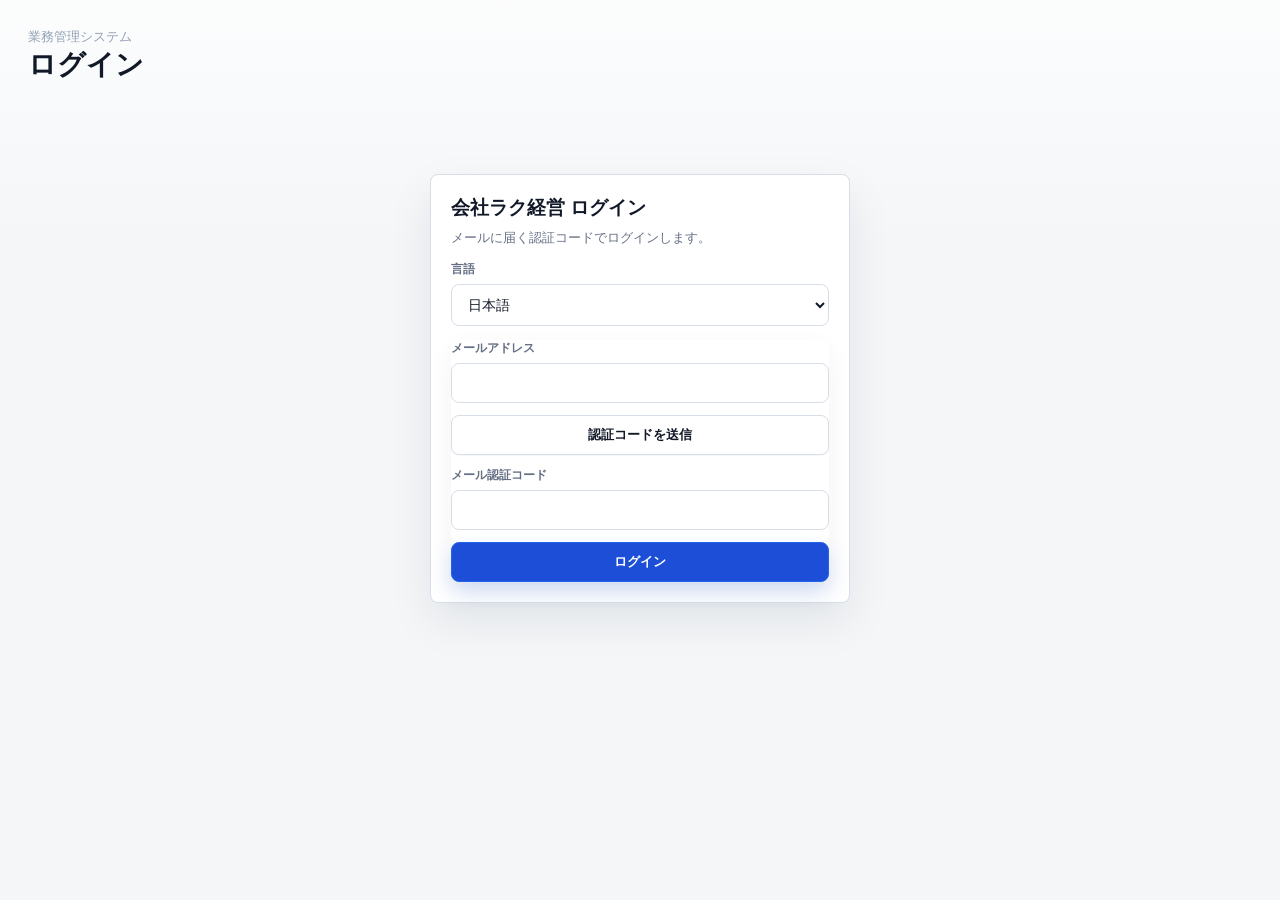
==== app/index.html @ e016f772 "Use Worker API endpoint" ====
<!doctype html>
<html lang="ja">
  <head>
    <meta charset="UTF-8" />
    <meta name="viewport" content="width=device-width, initial-scale=1.0, viewport-fit=cover" />
    <meta name="apple-mobile-web-app-capable" content="yes" />
    <meta name="apple-mobile-web-app-title" content="会社ラク経営" />
    <meta name="theme-color" content="#111827" />
    <title>会社ラク経営</title>
    <link rel="manifest" href="./manifest.webmanifest?v=20260709-cloud6" />
    <link rel="icon" href="./assets/app-icon.svg" type="image/svg+xml" />
    <link rel="apple-touch-icon" href="./assets/app-icon.svg" />
    <link rel="stylesheet" href="./styles.css?v=20260709-cloud6" />
  </head>
  <body>
    <aside class="sidebar">
      <div class="brand">
        <div class="mark" aria-label="会社ラク経営">
          <span>会社</span>
          <strong>ラク</strong>
          <span>経営</span>
        </div>
        <div>
          <h1>会社ラク経営</h1>
          <p>業務・在庫・経営管理</p>
        </div>
      </div>
      <nav>
        <button class="active" data-view="dashboard">ダッシュボード</button>
        <button data-view="products">商品</button>
        <button data-view="inventory">在庫</button>
        <button data-view="sales">販売</button>
        <button data-view="marketplace">会社ラク市場</button>
        <button data-view="expenses">費用・コスト</button>
        <button data-view="employees">社員</button>
        <button data-view="wages">給与</button>
        <button data-view="transactions">履歴</button>
        <button data-view="users">権限</button>
      </nav>
      <label class="language-switch">
        <span>言語</span>
        <select id="language-select">
          <option value="ja">日本語</option>
          <option value="zh">中文</option>
          <option value="en">English</option>
          <option value="ko">한국어</option>
          <option value="es">Español</option>
          <option value="fr">Français</option>
          <option value="de">Deutsch</option>
          <option value="pt">Português</option>
          <option value="it">Italiano</option>
          <option value="id">Bahasa Indonesia</option>
          <option value="th">ไทย</option>
          <option value="vi">Tiếng Việt</option>
          <option value="ar">العربية</option>
          <option value="hi">हिन्दी</option>
          <option value="ru">Русский</option>
        </select>
      </label>
    </aside>

    <main>
      <header>
        <div>
          <p class="eyebrow">業務管理システム</p>
          <h2 id="page-title">ダッシュボード</h2>
        </div>
        <div class="actions">
          <button id="install-pwa-btn" hidden>インストール</button>
          <button id="seed-btn">サンプル初期化</button>
          <button id="export-btn">JSON出力</button>
        </div>
      </header>

      <section id="app"></section>
    </main>

    <script src="./supabase-config.js?v=20260709-cloud6"></script>
    <script src="./supabase-cloud.js?v=20260709-cloud6"></script>
    <script src="./app.js?v=20260709-cloud6"></script>
  </body>
</html>
---- app/styles.css ----
:root {
  --bg: #f4f6f8;
  --panel: #ffffff;
  --ink: #111827;
  --muted: #667085;
  --line: #d8dee8;
  --accent: #2563eb;
  --accent-dark: #1d4ed8;
  --green: #12805c;
  --red: #c2413f;
  --orange: #b45309;
  --blue: #2563eb;
  --shadow: 0 18px 45px rgba(15, 23, 42, 0.08);
  --shadow-soft: 0 8px 24px rgba(15, 23, 42, 0.055);
}

* {
  box-sizing: border-box;
}

body {
  margin: 0;
  min-height: 100vh;
  display: grid;
  grid-template-columns: 248px 1fr;
  background: var(--bg);
  color: var(--ink);
  font-family: "Hiragino Sans", "Yu Gothic", "Noto Sans JP", -apple-system, BlinkMacSystemFont, "Segoe UI", sans-serif;
  letter-spacing: 0;
  -webkit-font-smoothing: antialiased;
}

body.is-logged-out {
  grid-template-columns: 1fr;
}

body.is-logged-out .sidebar {
  display: none;
}

body.is-logged-out .actions > button {
  display: none;
}

.sidebar {
  background: linear-gradient(180deg, #101827 0%, #172033 100%);
  color: white;
  padding: 24px 18px;
  box-shadow: inset -1px 0 rgba(255, 255, 255, 0.06);
}

.brand {
  display: flex;
  gap: 12px;
  align-items: center;
  margin-bottom: 28px;
}

.mark {
  width: 44px;
  height: 44px;
  border-radius: 8px;
  display: grid;
  grid-template-rows: 1fr 1.35fr 1fr;
  place-items: center;
  background: linear-gradient(135deg, #2563eb, #0f766e);
  font-weight: 800;
  box-shadow: 0 12px 26px rgba(37, 99, 235, 0.28);
  color: white;
  line-height: 1;
  overflow: hidden;
  padding: 5px 4px;
  position: relative;
}

.mark::before {
  content: "";
  position: absolute;
  inset: 1px;
  border-radius: 7px;
  border: 1px solid rgba(255, 255, 255, 0.24);
  pointer-events: none;
}

.mark span {
  font-size: 7px;
  font-weight: 800;
  letter-spacing: 1px;
  opacity: 0.92;
}

.mark strong {
  font-size: 15px;
  font-weight: 900;
  letter-spacing: 0;
}

h1,
h2,
h3,
p {
  margin: 0;
}

.brand h1 {
  font-size: 18px;
  font-weight: 800;
}

.brand p,
.eyebrow {
  color: #92a0b5;
  font-size: 13px;
}

nav {
  display: grid;
  gap: 8px;
}

nav button {
  border: 0;
  text-align: left;
  color: #d8dee9;
  background: transparent;
  padding: 12px 14px;
  border-radius: 8px;
  font-size: 15px;
  font-weight: 700;
  cursor: pointer;
  transition: background 0.16s ease, color 0.16s ease, transform 0.16s ease;
}

nav button.active,
nav button:hover {
  background: rgba(255, 255, 255, 0.12);
  color: white;
}

nav button.active {
  box-shadow: inset 3px 0 #60a5fa;
}

.language-switch {
  display: grid;
  gap: 6px;
  margin-top: 12px;
  color: #d8dee9;
  font-size: 12px;
  font-weight: 700;
}

.language-switch select {
  background: rgba(255, 255, 255, 0.1);
  border-color: rgba(255, 255, 255, 0.18);
  color: white;
}

.language-switch option {
  color: var(--ink);
}

main {
  padding: 28px;
  background:
    linear-gradient(180deg, rgba(255, 255, 255, 0.72), rgba(244, 246, 248, 0.94) 240px),
    var(--bg);
}

header {
  display: flex;
  justify-content: space-between;
  gap: 16px;
  align-items: center;
  margin-bottom: 24px;
}

header h2 {
  font-size: 28px;
  font-weight: 800;
}

.actions {
  display: flex;
  gap: 10px;
  align-items: center;
}

button {
  border: 1px solid var(--line);
  background: white;
  color: var(--ink);
  padding: 10px 14px;
  border-radius: 8px;
  cursor: pointer;
  font-weight: 700;
  box-shadow: 0 1px 0 rgba(15, 23, 42, 0.03);
  transition: border-color 0.16s ease, box-shadow 0.16s ease, transform 0.16s ease, background 0.16s ease;
}

button:hover {
  border-color: #b8c2d2;
  box-shadow: 0 7px 18px rgba(15, 23, 42, 0.075);
}

button.primary {
  border-color: var(--accent);
  background: var(--accent-dark);
  color: white;
  box-shadow: 0 10px 22px rgba(37, 99, 235, 0.18);
}

.account-chip {
  border: 1px solid var(--line);
  border-radius: 8px;
  background: white;
  padding: 9px 11px;
  color: var(--muted);
  font-size: 13px;
  font-weight: 700;
  box-shadow: var(--shadow-soft);
}

.login-panel {
  max-width: 420px;
  margin: 10vh auto 0;
  background: white;
  border: 1px solid var(--line);
  border-radius: 8px;
  padding: 20px;
  display: grid;
  gap: 14px;
  box-shadow: var(--shadow);
}

.company-gate {
  max-width: 760px;
}

.company-select-grid {
  display: grid;
  gap: 10px;
}

.company-select-card {
  display: grid;
  grid-template-columns: 44px 1fr;
  gap: 10px 12px;
  align-items: center;
  text-align: left;
  padding: 14px;
}

.company-select-card .company-logo {
  grid-row: span 2;
  width: 44px;
  height: 44px;
  border-radius: 8px;
  display: grid;
  place-items: center;
  background: linear-gradient(135deg, #2563eb, #0f766e);
  color: white;
  font-weight: 900;
}

.company-select-card strong {
  font-size: 16px;
}

.company-select-card small {
  color: var(--muted);
  font-weight: 700;
}

button.danger-button,
.danger-button {
  border-color: var(--red);
  background: var(--red);
  color: white;
}

.grid {
  display: grid;
  grid-template-columns: repeat(4, minmax(150px, 1fr));
  gap: 14px;
}

.card,
.table-card,
.form-card {
  background: var(--panel);
  border: 1px solid var(--line);
  border-radius: 8px;
  box-shadow: var(--shadow-soft);
}

.card {
  padding: 18px;
}

.card .value {
  margin-top: 10px;
  font-size: 28px;
  font-weight: 800;
  color: #0f172a;
}

.card .label {
  color: var(--muted);
  font-size: 13px;
}

.content-grid {
  display: grid;
  grid-template-columns: 1.4fr 0.8fr;
  gap: 16px;
  margin-top: 18px;
}

.sales-top-strip {
  display: grid;
  grid-template-columns: minmax(210px, 260px) 1fr;
  gap: 12px;
  align-items: start;
  margin-bottom: 12px;
}

.market-hero {
  display: grid;
  grid-template-columns: 1fr minmax(190px, 260px);
  gap: 16px;
  align-items: stretch;
  padding: 20px;
  border: 1px solid var(--line);
  border-radius: 8px;
  background: linear-gradient(135deg, #ffffff, #f7fbfc);
  box-shadow: var(--shadow-soft);
  margin-bottom: 14px;
}

.market-hero h3 {
  margin: 4px 0 8px;
  font-size: 26px;
}

.market-hero p {
  color: var(--muted);
  line-height: 1.7;
  max-width: 980px;
}

.market-plan-box {
  display: grid;
  gap: 6px;
  align-content: center;
  padding: 16px;
  border: 1px solid var(--line);
  border-radius: 8px;
  background: white;
}

.market-plan-box span,
.market-plan-box small {
  color: var(--muted);
  font-size: 13px;
  font-weight: 700;
}

.market-plan-box strong {
  font-size: 28px;
}

.market-grid {
  margin-bottom: 14px;
}

.market-toolbar {
  display: grid;
  grid-template-columns: minmax(240px, 1fr) minmax(180px, 260px);
  gap: 10px;
  margin: 14px 0;
}

.market-section {
  margin-bottom: 14px;
}

.marketplace-card summary strong {
  font-size: 15px;
}

.market-detail {
  background: #f8fafc;
}

.market-description {
  padding: 12px;
  border: 1px solid var(--line);
  border-radius: 8px;
  background: white;
  color: var(--ink);
  line-height: 1.7;
  white-space: pre-wrap;
}

.check-line {
  display: inline-flex;
  align-items: center;
  gap: 8px;
  color: var(--muted);
  font-size: 13px;
  font-weight: 700;
}

.check-line input {
  width: auto;
}

.market-rule-list {
  margin: 8px 0 0;
  padding-left: 20px;
  color: var(--muted);
  line-height: 1.7;
}

.sales-top-tools {
  display: grid;
  grid-template-columns: repeat(2, minmax(180px, 1fr));
  gap: 10px;
}

.sales-top-tools .collapse-card {
  margin-bottom: 0;
}

.sales-top-tools .collapse-card > summary {
  padding: 12px 14px;
}

.sales-top-tools .collapse-card summary small {
  font-size: 12px;
}

.sales-top-tools .collapse-body {
  padding: 12px;
}

.sales-top-tools .form-row {
  grid-template-columns: 1fr;
}

.sales-top-tools .record-list {
  max-height: 420px;
  overflow: auto;
}

.expense-summary-strip {
  display: grid;
  grid-template-columns: minmax(210px, 260px) minmax(220px, 360px);
  gap: 12px;
  align-items: start;
  margin-bottom: 12px;
}

.expense-period-compact {
  margin-bottom: 0;
}

.expense-period-compact > summary {
  padding: 12px 14px;
}

.expense-period-compact .collapse-body {
  padding: 12px;
}

.expense-period-compact .form-row {
  grid-template-columns: 1fr;
}

.expense-control-panel {
  display: grid;
  grid-template-columns: 1fr;
  gap: 12px;
  margin: 14px 0;
}

.expense-matrix-card {
  margin-top: 14px;
}

.expense-matrix th,
.expense-matrix td {
  white-space: nowrap;
  text-align: right;
}

.expense-matrix th:first-child,
.expense-matrix td:first-child {
  position: sticky;
  left: 0;
  z-index: 1;
  background: white;
  text-align: left;
  min-width: 132px;
}

.expense-matrix thead th {
  position: sticky;
  top: 0;
  background: #f7f9fc;
  z-index: 2;
}

.expense-matrix thead th:first-child {
  z-index: 3;
  background: #f7f9fc;
}

.expense-total-row th,
.expense-total-row td {
  background: #fbfcff;
}

.amount-link {
  border: 0;
  background: transparent;
  padding: 0;
  color: var(--accent);
  font-weight: 700;
  text-align: right;
}

.expense-detail-stack {
  display: grid;
  gap: 12px;
  margin-top: 12px;
}

.expense-detail-panel {
  border: 1px solid var(--line);
  border-radius: 8px;
  background: white;
  overflow: hidden;
  box-shadow: var(--shadow-soft);
}

.table-card {
  overflow: hidden;
}

.table-head {
  display: flex;
  justify-content: space-between;
  align-items: center;
  gap: 12px;
  padding: 16px;
  border-bottom: 1px solid var(--line);
  background: linear-gradient(180deg, #ffffff, #f8fafc);
}

.permission-note {
  color: var(--muted);
  font-size: 13px;
}

.muted-text {
  color: var(--muted);
}

table {
  width: 100%;
  border-collapse: collapse;
}

th,
td {
  padding: 13px 16px;
  border-bottom: 1px solid var(--line);
  text-align: left;
  font-size: 14px;
  vertical-align: middle;
}

th {
  color: var(--muted);
  font-weight: 800;
  background: #fbfcff;
}

.pill {
  display: inline-flex;
  align-items: center;
  border-radius: 999px;
  padding: 4px 9px;
  font-size: 12px;
  background: #eef2ff;
  color: var(--accent);
  white-space: nowrap;
}

.pill.red {
  background: #fff0f0;
  color: var(--red);
}

.pill.blue {
  background: #eef6ff;
  color: var(--blue);
}

.pill.muted {
  background: #f2f4f7;
  color: var(--muted);
}

.danger {
  color: var(--red);
}

.warn {
  color: var(--orange);
  font-weight: 700;
}

.ok {
  color: var(--green);
}

.form-card {
  padding: 16px;
  display: grid;
  gap: 12px;
}

.compact-form {
  border: 0;
  padding: 0;
}

.collapse-card,
.record-panel {
  background: var(--panel);
  border: 1px solid var(--line);
  border-radius: 8px;
  margin-bottom: 12px;
  overflow: hidden;
  box-shadow: var(--shadow-soft);
}

.collapse-card > summary,
.record-panel > summary {
  cursor: pointer;
  list-style: none;
  padding: 14px 16px;
  background: linear-gradient(180deg, #ffffff, #f9fbfd);
}

.collapse-card > summary::-webkit-details-marker,
.record-panel > summary::-webkit-details-marker {
  display: none;
}

.collapse-card > summary::after,
.record-panel > summary::after {
  content: "開く";
  float: right;
  color: var(--accent);
  font-size: 13px;
  font-weight: 700;
}

.collapse-card[open] > summary::after,
.record-panel[open] > summary::after {
  content: "閉じる";
}

.collapse-card summary span,
.record-panel summary span {
  display: grid;
  gap: 3px;
  padding-right: 56px;
}

.collapse-card summary small,
.record-panel summary small {
  color: var(--muted);
  font-size: 13px;
}

.collapse-body,
.record-form {
  border-top: 1px solid var(--line);
  padding: 16px;
}

.record-list {
  display: grid;
  gap: 10px;
  padding: 12px;
}

.record-panel {
  margin-bottom: 0;
}

.employee-edit-form {
  display: none;
}

.employee-panel.is-editing .employee-detail-view {
  display: none;
}

.employee-panel.is-editing .employee-edit-form {
  display: grid;
}

.detail-grid {
  display: grid;
  grid-template-columns: repeat(3, 1fr);
  gap: 10px;
}

.detail-grid div,
.detail-note {
  display: grid;
  gap: 5px;
  padding: 10px 12px;
  border: 1px solid var(--line);
  border-radius: 8px;
  background: #f8fafc;
}

.detail-grid span,
.detail-note span {
  color: var(--muted);
  font-size: 12px;
  font-weight: 700;
}

.detail-grid strong,
.detail-note strong {
  font-size: 14px;
  font-weight: 700;
}

.detail-note {
  margin-top: 10px;
}

.employee-documents {
  display: grid;
  gap: 10px;
  margin-top: 12px;
  padding: 12px;
  border: 1px solid var(--line);
  border-radius: 8px;
  background: #f8fafc;
}

.employee-access-panel {
  background: #fff;
}

.market-verification-upload {
  display: grid;
  gap: 10px;
  padding: 12px;
  border: 1px solid var(--line);
  border-radius: 8px;
  background: #fff;
}

.market-verification-upload input {
  background: #f8fafc;
}

.verification-file-list {
  display: flex;
  gap: 8px;
  align-items: center;
  flex-wrap: wrap;
  font-size: 13px;
}

.verification-file-list span {
  padding: 5px 8px;
  border: 1px solid var(--line);
  border-radius: 999px;
  background: #fff;
  color: var(--muted);
}

.compact-detail-grid {
  grid-template-columns: repeat(4, minmax(120px, 1fr));
}

.inline-permission-form {
  display: flex;
  gap: 8px;
  align-items: center;
  flex-wrap: wrap;
}

.inline-permission-form select {
  min-width: 140px;
  width: auto;
}

.small-button {
  padding: 8px 11px;
  font-size: 12px;
}

.document-head {
  display: flex;
  justify-content: space-between;
  gap: 10px;
  align-items: baseline;
}

.document-head span {
  color: var(--muted);
  font-size: 13px;
}

.document-upload-row input {
  background: white;
}

.document-list {
  display: grid;
  gap: 8px;
}

.document-item {
  display: flex;
  justify-content: space-between;
  gap: 12px;
  align-items: center;
  padding: 10px;
  border: 1px solid var(--line);
  border-radius: 8px;
  background: white;
}

.document-item > div:first-child {
  display: grid;
  gap: 4px;
  min-width: 0;
}

.document-item span {
  color: var(--muted);
  font-size: 12px;
}

.compact-empty {
  padding: 12px;
}

.button-row {
  display: flex;
  gap: 10px;
  flex-wrap: wrap;
}

.compact-buttons {
  gap: 6px;
  min-width: 210px;
}

.compact-buttons .table-action {
  padding: 5px 7px;
}

.link-button {
  border: 0;
  background: transparent;
  padding: 0;
  color: var(--accent);
  text-align: left;
  display: grid;
  gap: 3px;
}

.link-button span {
  color: var(--muted);
  font-size: 12px;
}

.sale-detail-row td {
  background: #f8fafc;
}

.sale-detail-panel {
  display: grid;
  gap: 12px;
}

.sale-document-buttons {
  min-width: 0;
}

.employee-manager {
  margin-top: 18px;
}

.employee-wage-block {
  border-top: 1px solid var(--line);
  background: #f8fafc;
}

.compact-head {
  padding: 12px 16px;
}

.compact-head h3 {
  font-size: 15px;
}

.mini-table th,
.mini-table td {
  font-size: 13px;
  padding: 11px 16px;
}

.permission-table th,
.permission-table td {
  text-align: center;
  padding: 10px;
}

.permission-table th:first-child {
  text-align: left;
  min-width: 120px;
}

.permission-table input[type="checkbox"] {
  width: auto;
}

.table-action {
  padding: 6px 9px;
  font-size: 12px;
  white-space: nowrap;
}

.product-edit-layout {
  display: grid;
  grid-template-columns: 160px 1fr;
  gap: 16px;
  align-items: start;
}

.product-row-main {
  display: flex;
  align-items: center;
  gap: 10px;
  min-width: 220px;
}

.product-row-main div:last-child {
  display: grid;
  gap: 3px;
}

.product-row-main small {
  color: var(--muted);
  font-size: 12px;
}

.product-thumb {
  width: 42px;
  height: 42px;
  border: 1px solid var(--line);
  border-radius: 8px;
  display: grid;
  place-items: center;
  flex: 0 0 auto;
  overflow: hidden;
  background: #f8fafc;
  color: var(--muted);
  font-size: 11px;
}

.product-thumb img {
  width: 100%;
  height: 100%;
  object-fit: cover;
}

.product-edit-row td {
  background: #f8fafc;
}

.product-media-stack {
  display: grid;
  gap: 10px;
}

.product-image-box {
  width: 160px;
  aspect-ratio: 1;
  border: 1px solid var(--line);
  border-radius: 8px;
  display: grid;
  place-items: center;
  overflow: hidden;
  background: #f8fafc;
  color: var(--muted);
  font-size: 13px;
}

.product-image-box img {
  width: 100%;
  height: 100%;
  object-fit: cover;
}

.product-barcode-box {
  width: 160px;
  min-height: 78px;
  border: 1px solid var(--line);
  border-radius: 8px;
  display: grid;
  place-items: center;
  overflow: hidden;
  background: #fff;
  color: var(--muted);
  font-size: 12px;
  padding: 8px;
}

.product-barcode-box img {
  max-width: 100%;
  max-height: 92px;
  object-fit: contain;
  image-rendering: crisp-edges;
}

.product-edit-fields {
  display: grid;
  gap: 10px;
}

.product-status {
  display: grid;
  gap: 6px;
  padding: 10px 12px;
  border: 1px solid var(--line);
  border-radius: 8px;
  background: #f8fafc;
}

.product-status span {
  color: var(--muted);
  font-size: 12px;
  font-weight: 700;
}

.wage-export-panel {
  display: flex;
  align-items: center;
  justify-content: space-between;
  gap: 12px;
  padding: 12px 16px;
  border-bottom: 1px solid var(--line);
  background: #f8fafc;
}

.wage-month-list {
  display: flex;
  flex-wrap: wrap;
  gap: 8px;
}

.wage-month-list label {
  display: inline-flex;
  align-items: center;
  gap: 6px;
  padding: 6px 9px;
  border: 1px solid var(--line);
  border-radius: 8px;
  background: white;
  color: var(--muted);
  font-size: 13px;
}

.wage-month-list input {
  width: auto;
}

.wage-manager {
  margin-top: 18px;
}

.deleted-record-row {
  display: flex;
  justify-content: space-between;
  gap: 12px;
  align-items: center;
  padding: 12px;
  border: 1px solid var(--line);
  border-radius: 8px;
  background: #f8fafc;
}

.deleted-record-row div {
  display: grid;
  gap: 4px;
}

.deleted-record-row span {
  color: var(--muted);
  font-size: 13px;
}

.wage-totals {
  display: grid;
  grid-template-columns: repeat(4, minmax(140px, 1fr));
  gap: 10px;
  padding: 12px;
  border: 1px solid var(--line);
  border-radius: 8px;
  background: #f8fafc;
}

.wage-totals span {
  color: var(--muted);
  font-size: 13px;
}

.wage-totals strong {
  display: block;
  margin-top: 4px;
  color: var(--ink);
  font-size: 16px;
}

.form-title {
  display: flex;
  flex-wrap: wrap;
  align-items: baseline;
  gap: 8px 12px;
}

.form-title span,
.hint {
  color: var(--muted);
  font-size: 13px;
}

.form-row {
  display: grid;
  grid-template-columns: repeat(3, 1fr);
  gap: 10px;
}

.form-field {
  display: grid;
  gap: 6px;
}

.form-field span {
  color: var(--muted);
  font-size: 12px;
  font-weight: 700;
}

.rate-label {
  display: flex;
  align-items: center;
  gap: 6px;
  min-height: 26px;
}

.rate-label .rate-input {
  width: 76px;
  padding: 5px 7px;
  font-size: 12px;
  text-align: right;
}

.rate-label em {
  color: var(--muted);
  font-style: normal;
  font-weight: 700;
}

input,
select,
textarea {
  width: 100%;
  border: 1px solid var(--line);
  border-radius: 8px;
  padding: 11px 12px;
  font-size: 14px;
  font-family: inherit;
  background: #ffffff;
  color: var(--ink);
  transition: border-color 0.16s ease, box-shadow 0.16s ease, background 0.16s ease;
}

input:focus,
select:focus,
textarea:focus {
  outline: none;
  border-color: #7da2f7;
  box-shadow: 0 0 0 3px rgba(37, 99, 235, 0.13);
}

textarea {
  resize: vertical;
  line-height: 1.5;
}

.toolbar-line {
  margin: 16px 0;
}

.toolbar-line input {
  max-width: 460px;
  background: white;
}

.hint {
  margin: 12px 0 16px;
  padding: 12px 14px;
  background: #fffaf0;
  border: 1px solid #efd59f;
  border-radius: 8px;
}

.table-scroll {
  width: 100%;
  overflow-x: auto;
}

.empty {
  text-align: center;
  color: var(--muted);
  padding: 28px 16px;
}

td:first-child,
th:first-child {
  min-width: 90px;
}

@media (max-width: 920px) {
  body {
    grid-template-columns: 1fr;
  }

  .sidebar {
    position: sticky;
    top: 0;
    z-index: 20;
    padding: 10px 12px;
  }

  .brand {
    margin-bottom: 10px;
  }

  .mark {
    width: 36px;
    height: 36px;
  }

  nav {
    display: flex;
    gap: 6px;
    overflow-x: auto;
    padding-bottom: 4px;
    scrollbar-width: none;
  }

  nav::-webkit-scrollbar {
    display: none;
  }

  nav button {
    flex: 0 0 auto;
    padding: 9px 11px;
    white-space: nowrap;
  }

  .language-switch {
    display: flex;
    align-items: center;
    gap: 8px;
    margin-top: 8px;
  }

  .language-switch select {
    max-width: 150px;
    padding: 8px 10px;
  }

  main {
    padding: 16px;
  }

  header {
    align-items: flex-start;
    margin-bottom: 16px;
  }

  header h2 {
    font-size: 24px;
  }

  .actions {
    flex-wrap: wrap;
    justify-content: flex-end;
  }

  .grid {
    grid-template-columns: repeat(2, minmax(0, 1fr));
  }

  .sales-top-strip,
  .sales-top-tools,
  .market-hero,
  .market-toolbar,
  .expense-summary-strip,
  .expense-control-panel,
  .content-grid,
  .form-row,
  .product-edit-layout,
  .detail-grid,
  .document-item,
  .document-head,
  .deleted-record-row {
    grid-template-columns: 1fr;
  }

  .document-item,
  .document-head,
  .deleted-record-row {
    display: grid;
  }
}

@media (max-width: 640px) and (orientation: portrait) {
  body {
    background: white;
  }

  .sidebar {
    border-bottom: 1px solid rgba(255, 255, 255, 0.12);
  }

  .brand p {
    display: none;
  }

  .brand h1 {
    font-size: 16px;
  }

  nav button {
    font-size: 13px;
    padding: 8px 10px;
  }

  main {
    padding: 12px;
  }

  header {
    display: grid;
    gap: 10px;
  }

  header h2 {
    font-size: 22px;
  }

  .actions {
    justify-content: flex-start;
    gap: 8px;
  }

  .actions button,
  .account-chip {
    padding: 8px 10px;
    font-size: 12px;
  }

  .grid {
    grid-template-columns: 1fr;
    gap: 10px;
  }

  .card {
    padding: 14px;
  }

  .card .value {
    font-size: 23px;
  }

  .collapse-card > summary,
  .record-panel > summary,
  .table-head {
    padding: 12px;
  }

  .collapse-body,
  .record-form {
    padding: 12px;
  }

  .form-row {
    gap: 9px;
  }

  input,
  select,
  textarea,
  button {
    min-height: 42px;
    font-size: 16px;
  }

  .table-scroll {
    margin-inline: -12px;
    width: calc(100% + 24px);
    padding-inline: 12px;
  }

  th,
  td {
    padding: 11px 12px;
    font-size: 13px;
  }

  .product-row-main {
    min-width: 180px;
  }

  .product-media-stack,
  .product-image-box,
  .product-barcode-box {
    width: 100%;
  }

  .wage-totals {
    grid-template-columns: 1fr;
  }

  .login-panel {
    margin: 8vh 12px 0;
  }
}

@media (max-width: 920px) and (orientation: landscape) {
  body:not(.is-logged-out) {
    grid-template-columns: 220px 1fr;
  }

  .sidebar {
    position: sticky;
    top: 0;
    height: 100vh;
    padding: 18px 14px;
  }

  .brand {
    margin-bottom: 18px;
  }

  nav {
    display: grid;
    overflow: visible;
  }

  nav button {
    white-space: normal;
  }
}
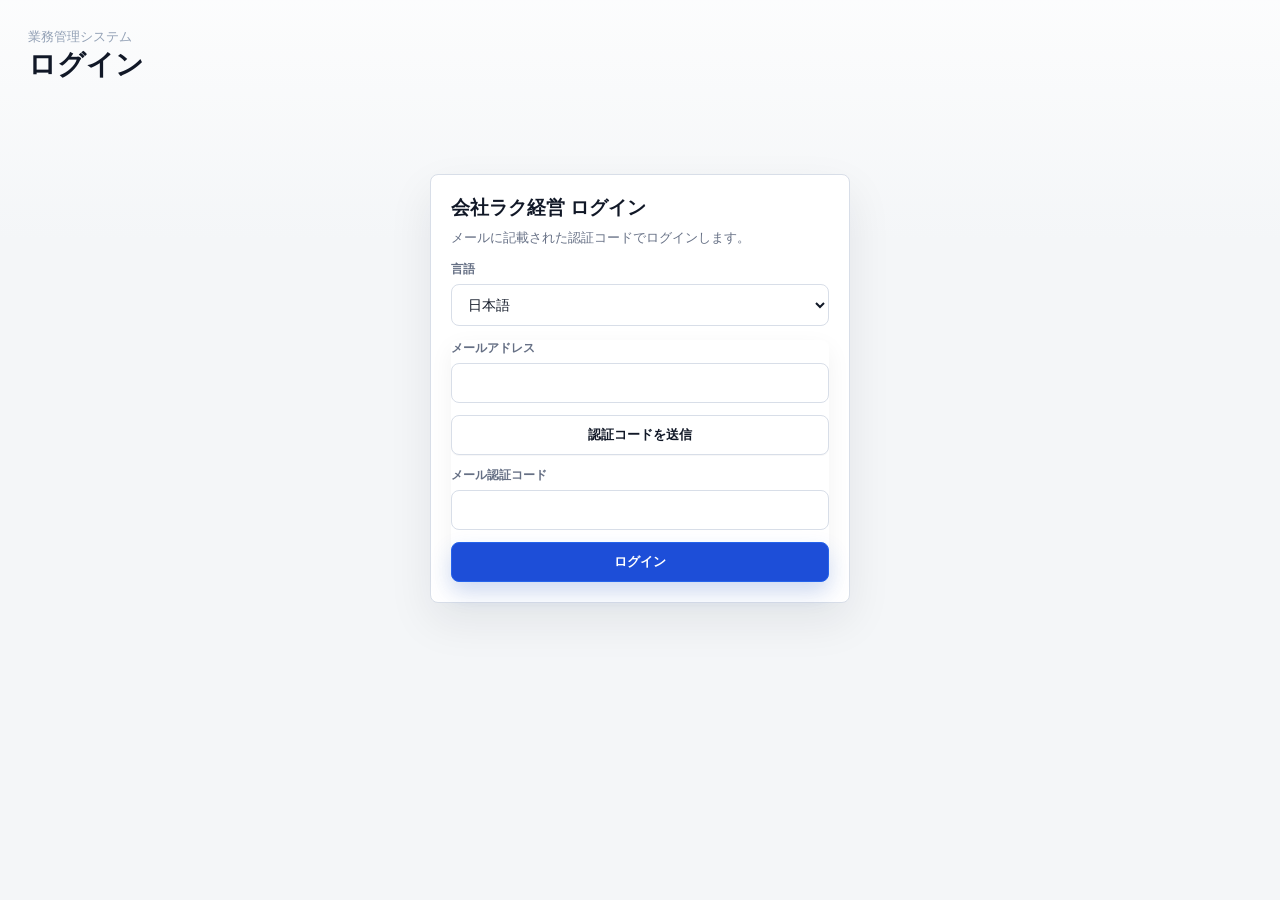
==== commit 8dda3f91: "Use email code login only" ====
--- a/app/index.html
+++ b/app/index.html
@@ -7,10 +7,10 @@
     <meta name="apple-mobile-web-app-title" content="会社ラク経営" />
     <meta name="theme-color" content="#111827" />
     <title>会社ラク経営</title>
-    <link rel="manifest" href="./manifest.webmanifest?v=20260709-cloud6" />
+    <link rel="manifest" href="./manifest.webmanifest?v=20260709-cloud7" />
     <link rel="icon" href="./assets/app-icon.svg" type="image/svg+xml" />
     <link rel="apple-touch-icon" href="./assets/app-icon.svg" />
-    <link rel="stylesheet" href="./styles.css?v=20260709-cloud6" />
+    <link rel="stylesheet" href="./styles.css?v=20260709-cloud7" />
   </head>
   <body>
     <aside class="sidebar">
@@ -75,8 +75,8 @@
       <section id="app"></section>
     </main>
 
-    <script src="./supabase-config.js?v=20260709-cloud6"></script>
-    <script src="./supabase-cloud.js?v=20260709-cloud6"></script>
-    <script src="./app.js?v=20260709-cloud6"></script>
+    <script src="./supabase-config.js?v=20260709-cloud7"></script>
+    <script src="./supabase-cloud.js?v=20260709-cloud7"></script>
+    <script src="./app.js?v=20260709-cloud7"></script>
   </body>
 </html>
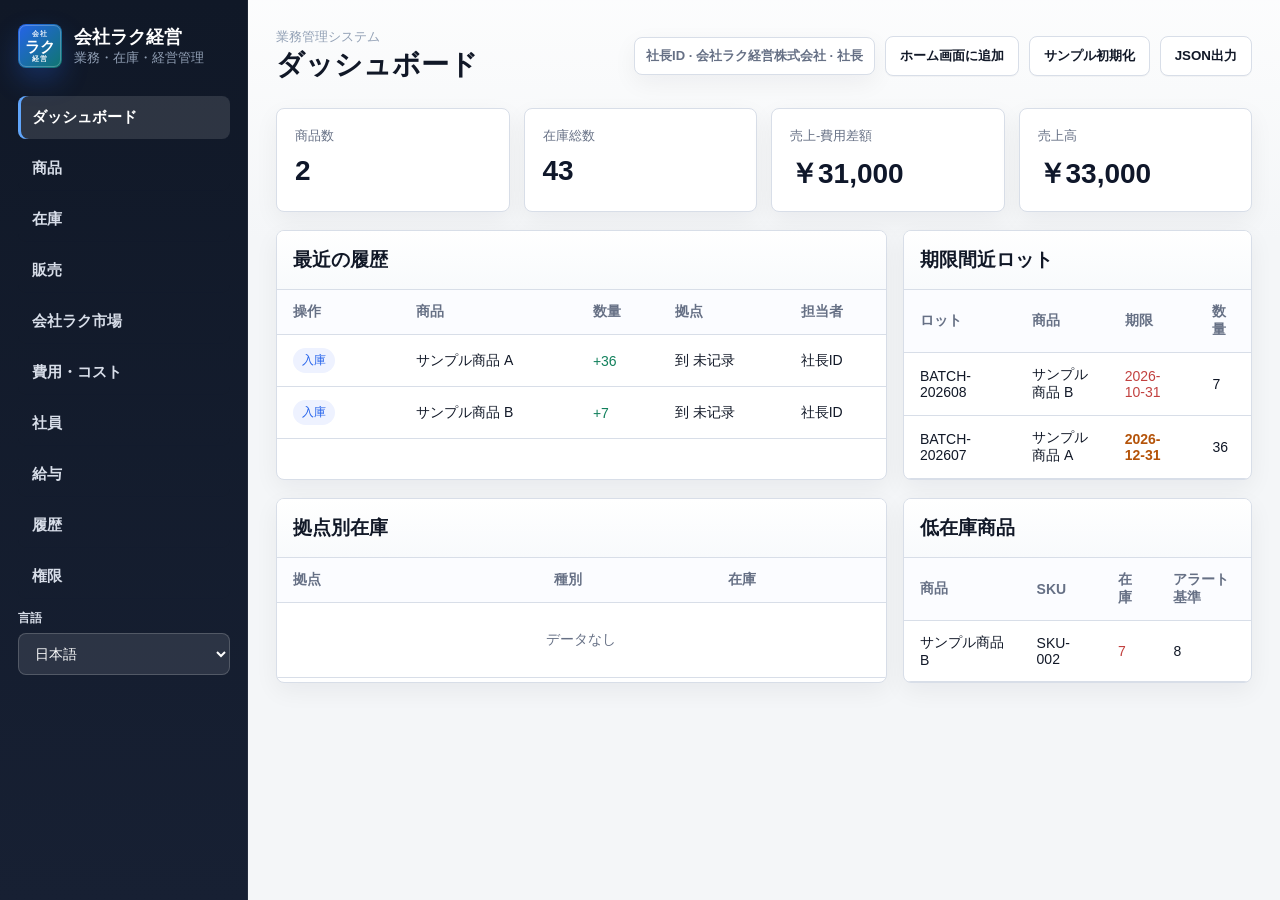
==== commit 0a3fe936: "Open saved local ledgers without email verification or idle login expiry" ====
--- a/app/index.html
+++ b/app/index.html
@@ -7,10 +7,10 @@
     <meta name="apple-mobile-web-app-title" content="会社ラク経営" />
     <meta name="theme-color" content="#111827" />
     <title>会社ラク経営</title>
-    <link rel="manifest" href="./manifest.webmanifest?v=20260709-cloud7" />
+    <link rel="manifest" href="./manifest.webmanifest?v=20261011-local47" />
     <link rel="icon" href="./assets/app-icon.svg" type="image/svg+xml" />
     <link rel="apple-touch-icon" href="./assets/app-icon.svg" />
-    <link rel="stylesheet" href="./styles.css?v=20260709-cloud7" />
+    <link rel="stylesheet" href="./styles.css?v=20261011-local47" />
   </head>
   <body>
     <aside class="sidebar">
@@ -75,8 +75,8 @@
       <section id="app"></section>
     </main>
 
-    <script src="./supabase-config.js?v=20260709-cloud7"></script>
-    <script src="./supabase-cloud.js?v=20260709-cloud7"></script>
-    <script src="./app.js?v=20260709-cloud7"></script>
+    <script src="./supabase-config.js?v=20261011-local47"></script>
+    <script src="./supabase-cloud.js?v=20261011-local47"></script>
+    <script src="./app.js?v=20261011-local47"></script>
   </body>
 </html>
